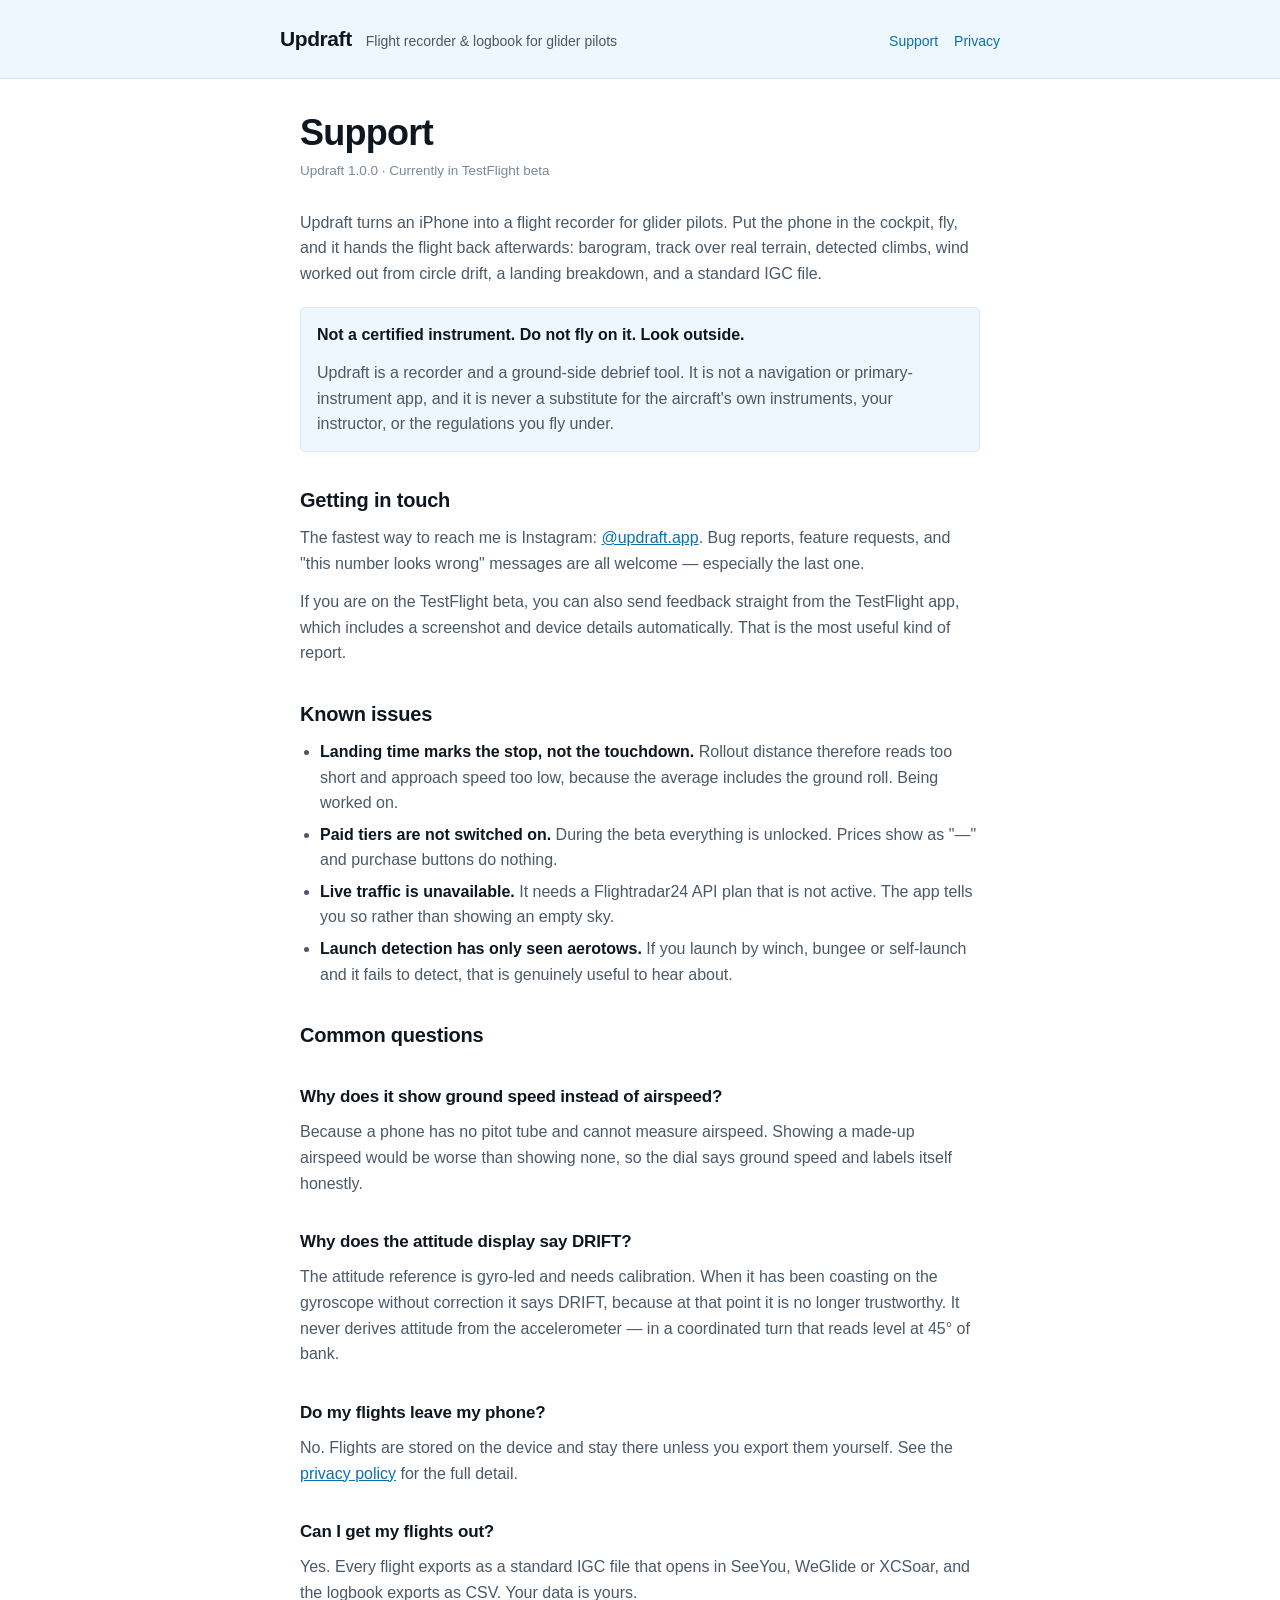
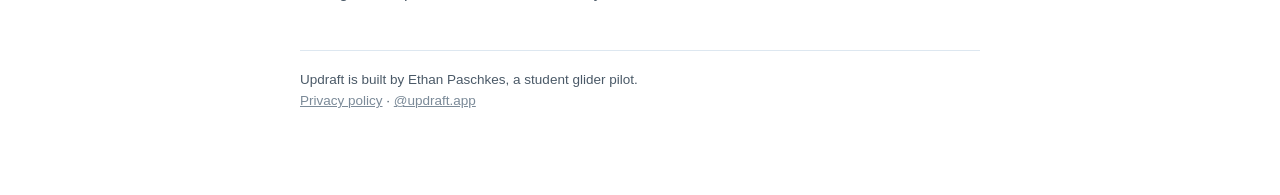
==== index.html @ 357fddd2 "Updraft support and privacy pages" ====
<!doctype html>
<html lang="en"><head>
<meta charset="utf-8"><meta name="viewport" content="width=device-width,initial-scale=1">
<title>Updraft — Support</title>
<meta name="description" content="Support for Updraft, a flight recorder and logbook for glider pilots.">
<link rel="stylesheet" href="style.css">
</head><body>

<div class="top"><div class="in">
  <a class="brand" href="/">Updraft</a>
  <span class="tag">Flight recorder &amp; logbook for glider pilots</span>
  <nav><a href="/">Support</a><a href="/privacy.html">Privacy</a></nav>
</div></div>

<main>
<h1>Support</h1>
<p class="upd">Updraft 1.0.0 · Currently in TestFlight beta</p>

<p>Updraft turns an iPhone into a flight recorder for glider pilots. Put the phone in the cockpit, fly, and it hands the flight back afterwards: barogram, track over real terrain, detected climbs, wind worked out from circle drift, a landing breakdown, and a standard IGC file.</p>

<div class="note">
<p><b>Not a certified instrument. Do not fly on it. Look outside.</b></p>
<p>Updraft is a recorder and a ground-side debrief tool. It is not a navigation or primary-instrument app, and it is never a substitute for the aircraft's own instruments, your instructor, or the regulations you fly under.</p>
</div>

<h2>Getting in touch</h2>
<p>The fastest way to reach me is Instagram: <a href="https://instagram.com/updraft.app">@updraft.app</a>. Bug reports, feature requests, and "this number looks wrong" messages are all welcome — especially the last one.</p>
<p>If you are on the TestFlight beta, you can also send feedback straight from the TestFlight app, which includes a screenshot and device details automatically. That is the most useful kind of report.</p>

<h2>Known issues</h2>
<ul>
<li><b>Landing time marks the stop, not the touchdown.</b> Rollout distance therefore reads too short and approach speed too low, because the average includes the ground roll. Being worked on.</li>
<li><b>Paid tiers are not switched on.</b> During the beta everything is unlocked. Prices show as "—" and purchase buttons do nothing.</li>
<li><b>Live traffic is unavailable.</b> It needs a Flightradar24 API plan that is not active. The app tells you so rather than showing an empty sky.</li>
<li><b>Launch detection has only seen aerotows.</b> If you launch by winch, bungee or self-launch and it fails to detect, that is genuinely useful to hear about.</li>
</ul>

<h2>Common questions</h2>

<h2 style="font-size:17px">Why does it show ground speed instead of airspeed?</h2>
<p>Because a phone has no pitot tube and cannot measure airspeed. Showing a made-up airspeed would be worse than showing none, so the dial says ground speed and labels itself honestly.</p>

<h2 style="font-size:17px">Why does the attitude display say DRIFT?</h2>
<p>The attitude reference is gyro-led and needs calibration. When it has been coasting on the gyroscope without correction it says DRIFT, because at that point it is no longer trustworthy. It never derives attitude from the accelerometer — in a coordinated turn that reads level at 45° of bank.</p>

<h2 style="font-size:17px">Do my flights leave my phone?</h2>
<p>No. Flights are stored on the device and stay there unless you export them yourself. See the <a href="/privacy.html">privacy policy</a> for the full detail.</p>

<h2 style="font-size:17px">Can I get my flights out?</h2>
<p>Yes. Every flight exports as a standard IGC file that opens in SeeYou, WeGlide or XCSoar, and the logbook exports as CSV. Your data is yours.</p>

<footer>
<p>Updraft is built by Ethan Paschkes, a student glider pilot.<br>
<a href="/privacy.html">Privacy policy</a> · <a href="https://instagram.com/updraft.app">@updraft.app</a></p>
</footer>
</main>
</body></html>
---- style.css ----
:root{
  --paper:#FFFFFF; --tint:#EEF6FE; --ink:#0E1720; --ink-2:#4A5967;
  --ink-3:#7B8A98; --rule:#DDE7F0; --accent:#0A6FB0;
}
@media (prefers-color-scheme:dark){
  :root{ --paper:#0C1218; --tint:#121C25; --ink:#E8EEF4; --ink-2:#A2B0BD;
         --ink-3:#73828F; --rule:#22303C; --accent:#63B2E4; }
}
*{box-sizing:border-box}
body{margin:0;background:var(--paper);color:var(--ink);
  font:16px/1.6 -apple-system,BlinkMacSystemFont,"Segoe UI",Roboto,sans-serif;
  -webkit-text-size-adjust:100%}
.top{background:var(--tint);border-bottom:1px solid var(--rule);padding:22px 20px}
.top .in{max-width:720px;margin:0 auto;display:flex;align-items:baseline;gap:14px;flex-wrap:wrap}
.brand{font-size:21px;font-weight:700;letter-spacing:-.02em;color:var(--ink);text-decoration:none}
.tag{font-size:14px;color:var(--ink-2)}
nav{margin-left:auto;display:flex;gap:16px}
nav a{font-size:14px;color:var(--accent);text-decoration:none}
nav a:hover{text-decoration:underline}
main{max-width:720px;margin:0 auto;padding:34px 20px 70px}
h1{font-size:clamp(27px,6vw,36px);font-weight:700;letter-spacing:-.02em;line-height:1.1;margin:0 0 8px}
.upd{font-size:13.5px;color:var(--ink-3);margin:0 0 28px}
h2{font-size:20px;font-weight:600;margin:32px 0 9px;letter-spacing:-.01em}
p,li{color:var(--ink-2)}
p{margin:0 0 13px}
ul{padding-left:20px;margin:0 0 13px}
li{margin-bottom:6px}
b,strong{color:var(--ink);font-weight:600}
a{color:var(--accent)}
.note{background:var(--tint);border:1px solid var(--rule);border-radius:5px;padding:14px 16px;margin:20px 0}
.note p:last-child{margin-bottom:0}
footer{border-top:1px solid var(--rule);margin-top:44px;padding-top:18px;font-size:13.5px;color:var(--ink-3)}
footer a{color:var(--ink-3)}
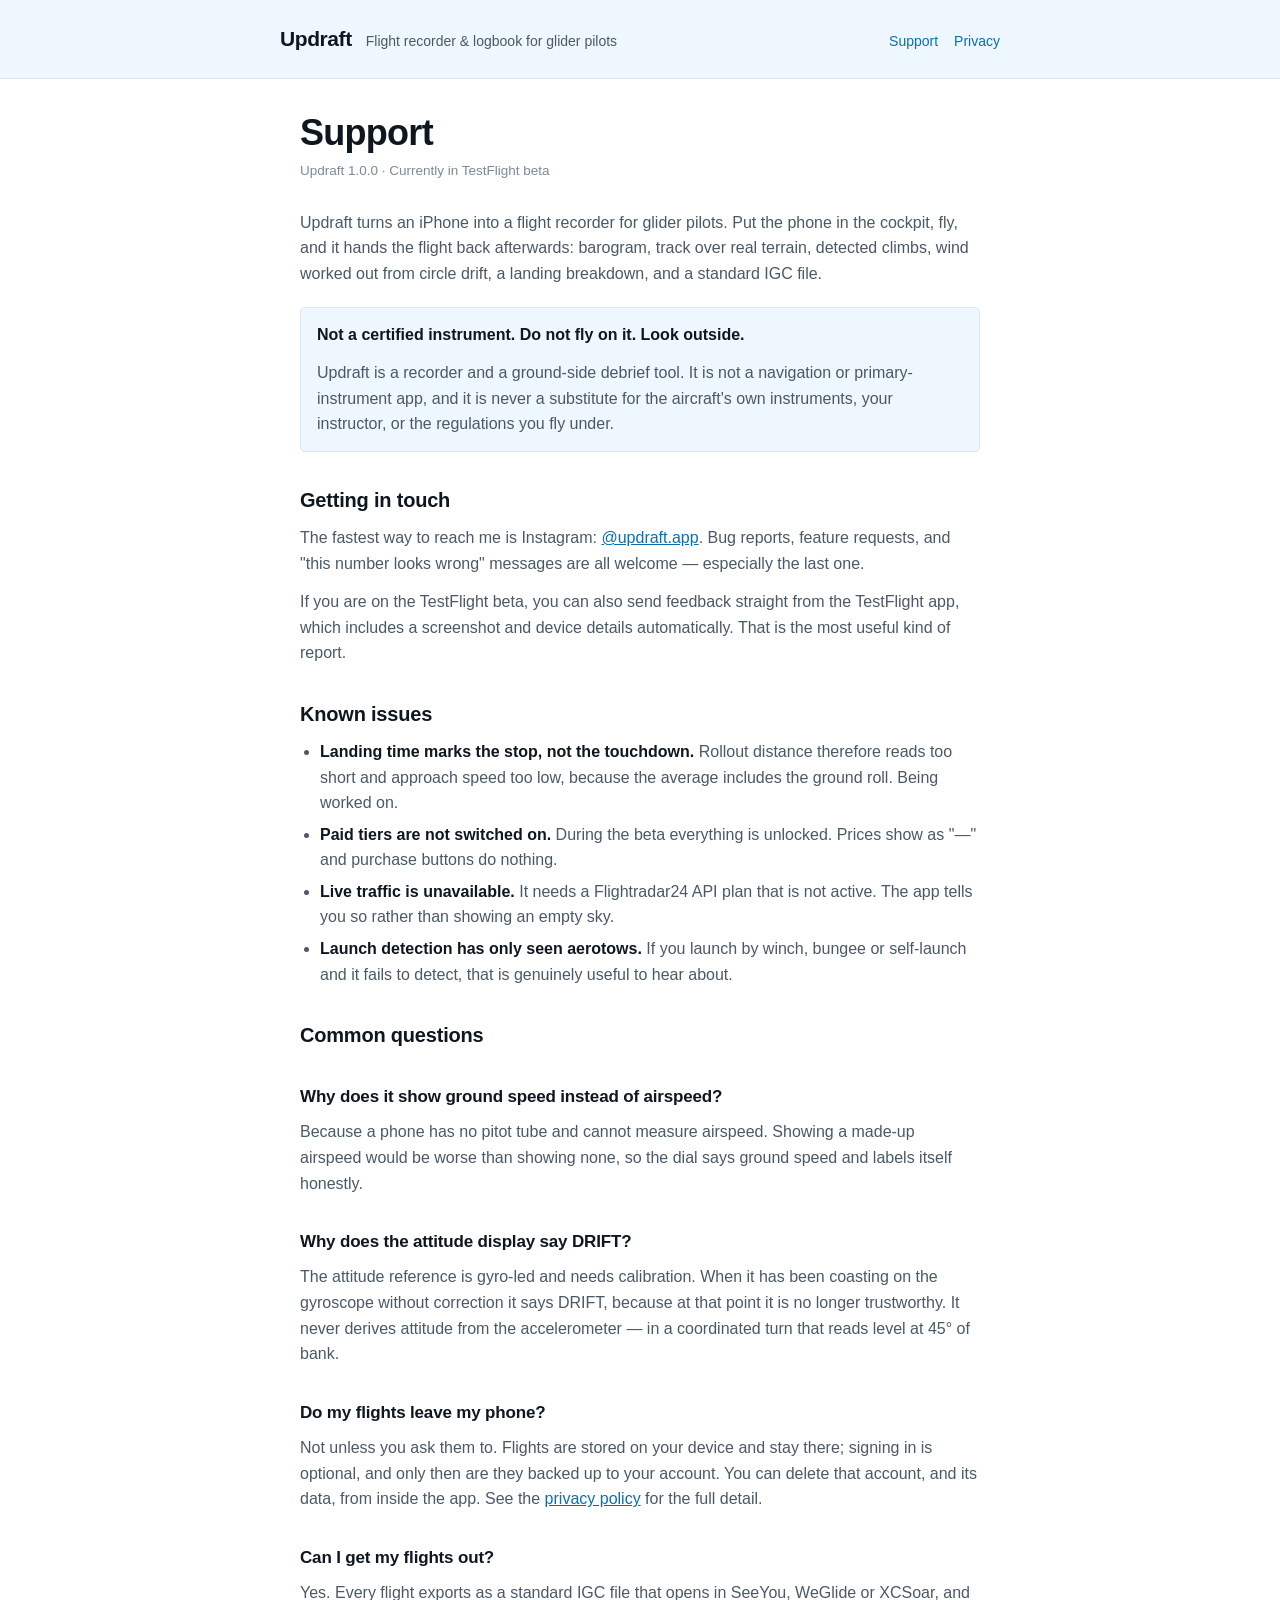
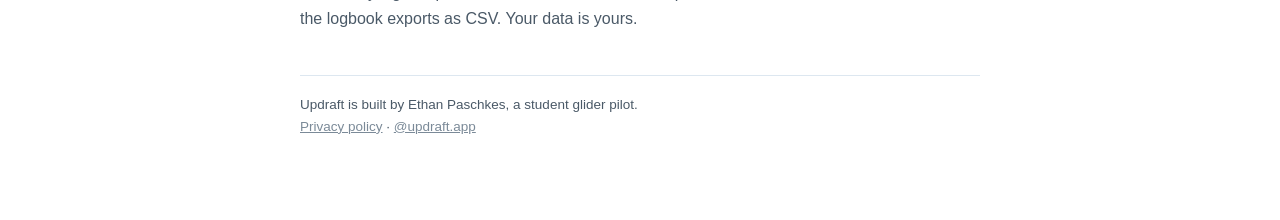
==== commit 51dd17a6: "Publish the current privacy policy, add a support page The live privacy policy was dated 29 August 2" ====
--- a/index.html
+++ b/index.html
@@ -9,7 +9,7 @@
 <div class="top"><div class="in">
   <a class="brand" href="/">Updraft</a>
   <span class="tag">Flight recorder &amp; logbook for glider pilots</span>
-  <nav><a href="/">Support</a><a href="/privacy.html">Privacy</a></nav>
+  <nav><a href="/support.html">Support</a><a href="/privacy.html">Privacy</a></nav>
 </div></div>
 
 <main>
@@ -44,7 +44,7 @@
 <p>The attitude reference is gyro-led and needs calibration. When it has been coasting on the gyroscope without correction it says DRIFT, because at that point it is no longer trustworthy. It never derives attitude from the accelerometer — in a coordinated turn that reads level at 45° of bank.</p>
 
 <h2 style="font-size:17px">Do my flights leave my phone?</h2>
-<p>No. Flights are stored on the device and stay there unless you export them yourself. See the <a href="/privacy.html">privacy policy</a> for the full detail.</p>
+<p>Not unless you ask them to. Flights are stored on your device and stay there; signing in is optional, and only then are they backed up to your account. You can delete that account, and its data, from inside the app. See the <a href="/privacy.html">privacy policy</a> for the full detail.</p>
 
 <h2 style="font-size:17px">Can I get my flights out?</h2>
 <p>Yes. Every flight exports as a standard IGC file that opens in SeeYou, WeGlide or XCSoar, and the logbook exports as CSV. Your data is yours.</p>
